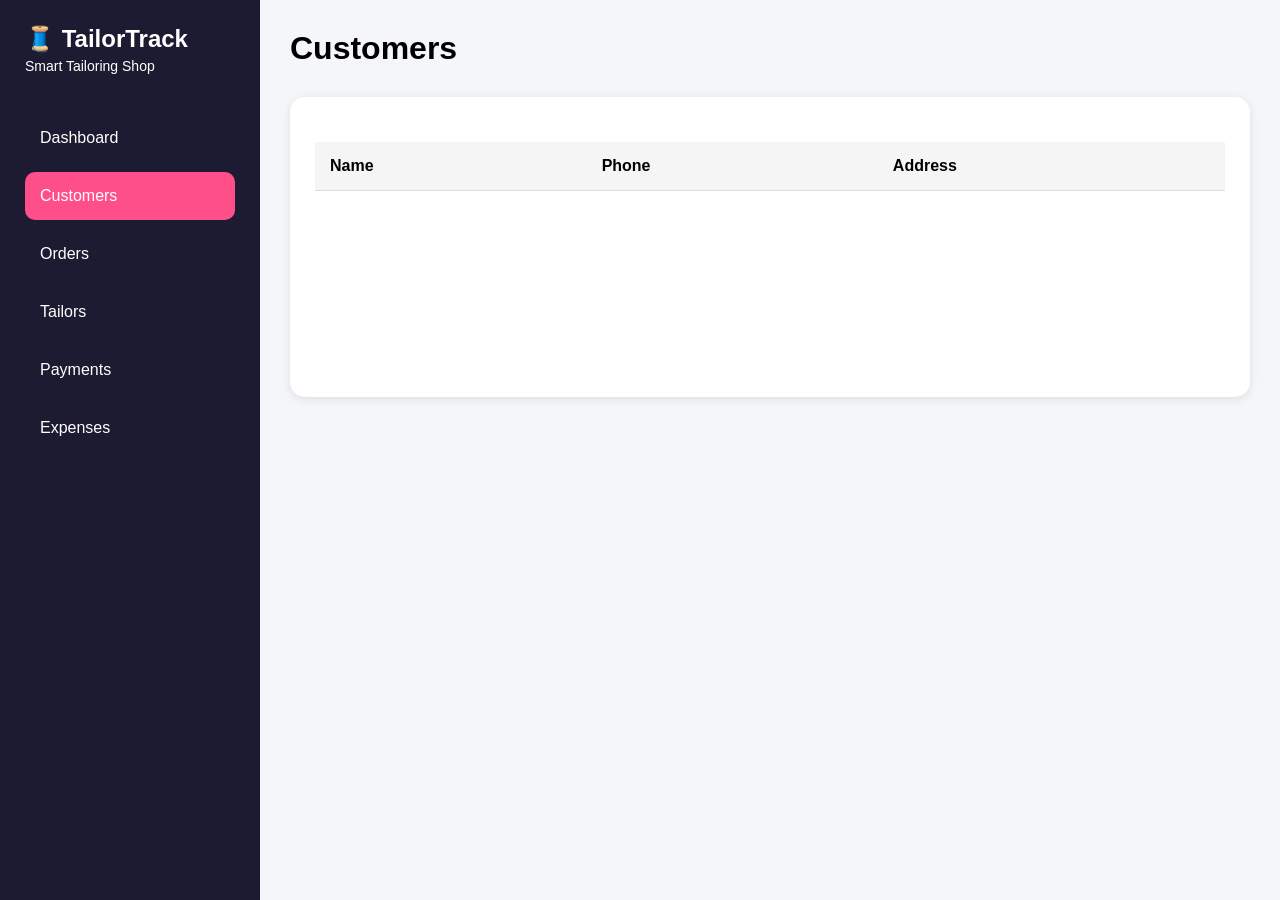
==== frontend/pages/customers.html @ b363b0a0 "Completed TailorTrack frontend pages" ====
<!DOCTYPE html>
<html lang="en">

<head>

<meta charset="UTF-8">

<meta name="viewport" content="width=device-width, initial-scale=1.0">

<title>Customers</title>

<link rel="stylesheet" href="../css/style.css">

</head>

<body>

<div class="container">

<aside class="sidebar">

<div class="logo">

<h2>🧵 TailorTrack</h2>

<p>Smart Tailoring Shop</p>

</div>

<ul>

<li>

<a href="../index.html">

Dashboard

</a>

</li>

<li class="active">

Customers

</li>

<li>

<a href="orders.html">

Orders

</a>

</li>

<li>

<a href="tailors.html">

Tailors

</a>

</li>

<li>

<a href="payments.html">

Payments

</a>

</li>

<li>

<a href="expenses.html">

Expenses

</a>

</li>

</ul>

</aside>

<main class="main-content">

<div class="top-bar">

<h1>Customers</h1>

</div>

<div class="box">

<table id="customers-table">

<thead>

<tr>

<th>Name</th>

<th>Phone</th>

<th>Address</th>

</tr>

</thead>

<tbody>

</tbody>

</table>

</div>

</main>

</div>

<script src="../js/api.js"></script>

<script src="../js/customers.js"></script>

</body>

</html>
---- frontend/css/style.css ----
*{
margin:0;
padding:0;
box-sizing:border-box;
}

body{

font-family:Arial,sans-serif;

background:#f4f6f9;
}

.container{

display:flex;

min-height:100vh;
}

.sidebar{

width:260px;

background:#1d1b31;

color:white;

padding:25px;
}

.logo p{

margin-top:5px;

margin-bottom:40px;

font-size:14px;
}

.sidebar ul{

list-style:none;
}

.sidebar li{

padding:15px;

margin-bottom:10px;

border-radius:10px;
}

.sidebar li.active{

background:#ff4f8b;
}

.sidebar a{

color:white;

text-decoration:none;
}

.main-content{

flex:1;

padding:30px;
}

.top-bar{

display:flex;

justify-content:space-between;

align-items:center;

margin-bottom:30px;
}

.cards{

display:grid;

grid-template-columns:repeat(4,1fr);

gap:20px;
}

.card{

background:white;

padding:25px;

border-radius:15px;

box-shadow:0 2px 10px rgba(0,0,0,0.1);
}

.card h2{

margin-top:15px;
}

.sections{

display:grid;

grid-template-columns:1fr 1fr;

gap:20px;

margin-top:30px;
}

.box{

background:white;

padding:25px;

min-height:300px;

border-radius:15px;

box-shadow:0 2px 10px rgba(0,0,0,0.1);
}

.box h2{

margin-bottom:20px;
}

.box ul{

list-style:none;
}

.box li{

padding:10px 0;

border-bottom:1px solid #eee;
}

.charts{

display:grid;

grid-template-columns:1fr 1fr;

gap:20px;

margin-top:30px;
}

canvas{

max-height:300px;
}
table{

width:100%;

border-collapse:collapse;

margin-top:20px;
}

th,td{

padding:15px;

border-bottom:1px solid #ddd;

text-align:left;
}

th{

background:#f5f5f5;
}
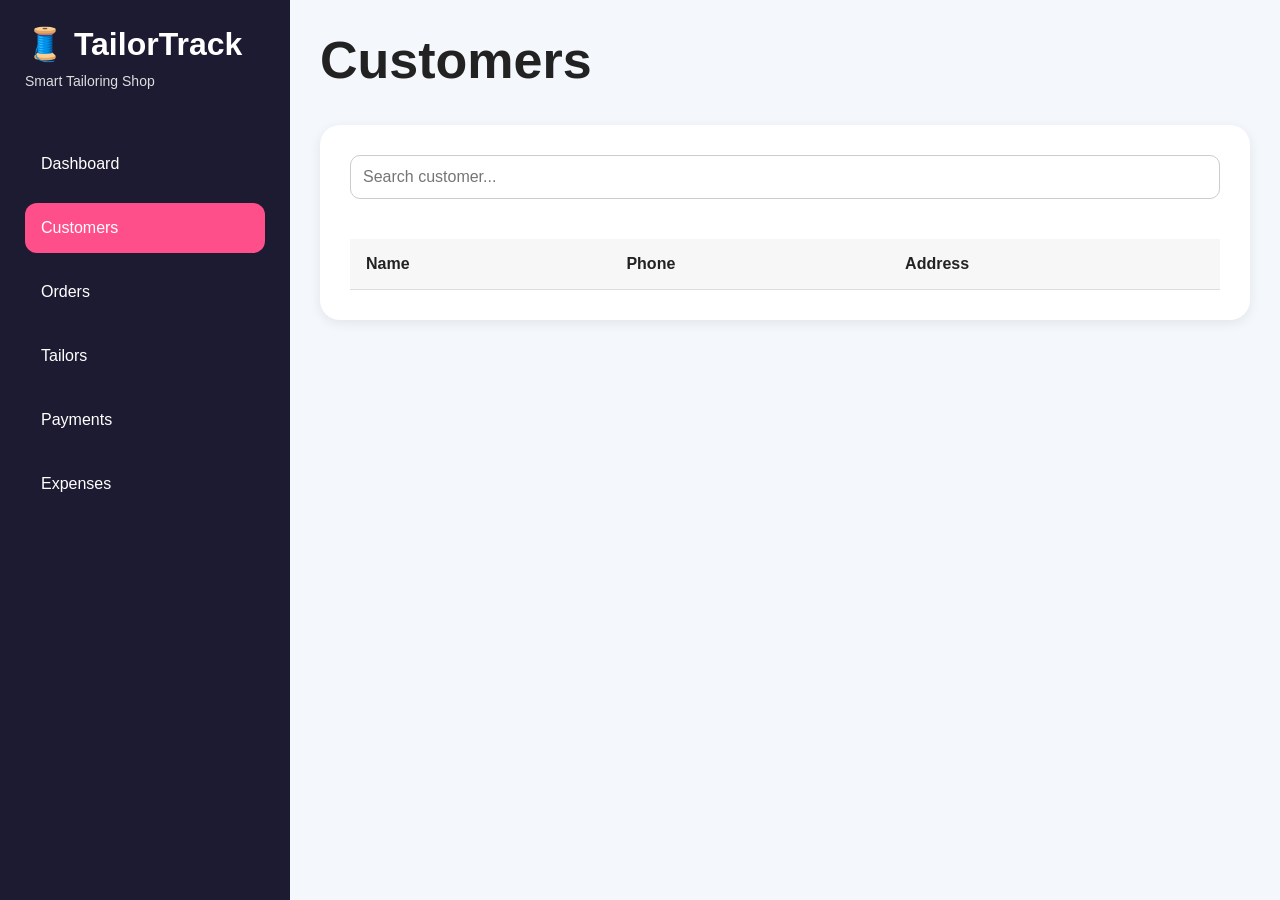
==== commit bbec42ef: "Built TailorTrack v1.0 full stack application" ====
--- a/frontend/pages/customers.html
+++ b/frontend/pages/customers.html
@@ -1,15 +1,18 @@
 <!DOCTYPE html>
+
 <html lang="en">
 
 <head>
 
 <meta charset="UTF-8">
 
-<meta name="viewport" content="width=device-width, initial-scale=1.0">
+<meta name="viewport"
+content="width=device-width, initial-scale=1.0">
 
 <title>Customers</title>
 
-<link rel="stylesheet" href="../css/style.css">
+<link rel="stylesheet"
+href="../css/style.css">
 
 </head>
 
@@ -89,6 +92,8 @@
 
 </aside>
 
+
+
 <main class="main-content">
 
 <div class="top-bar">
@@ -97,7 +102,35 @@
 
 </div>
 
+
+
 <div class="box">
+
+<input
+
+id="customer-search"
+
+type="text"
+
+placeholder="Search customer..."
+
+style="
+
+width:100%;
+
+padding:12px;
+
+margin-bottom:20px;
+
+border-radius:10px;
+
+border:1px solid #ccc;
+
+font-size:16px;
+
+">
+
+
 
 <table id="customers-table">
 
@@ -115,6 +148,8 @@
 
 </thead>
 
+
+
 <tbody>
 
 </tbody>
@@ -127,6 +162,8 @@
 
 </div>
 
+
+
 <script src="../js/api.js"></script>
 
 <script src="../js/customers.js"></script>
--- a/frontend/css/style.css
+++ b/frontend/css/style.css
@@ -6,9 +6,11 @@
 
 body{
 
-font-family:Arial,sans-serif;
-
-background:#f4f6f9;
+font-family:'Segoe UI',sans-serif;
+
+background:#f4f7fc;
+
+color:#222;
 }
 
 .container{
@@ -20,7 +22,7 @@
 
 .sidebar{
 
-width:260px;
+width:290px;
 
 background:#1d1b31;
 
@@ -29,13 +31,23 @@
 padding:25px;
 }
 
+.logo{
+
+margin-bottom:50px;
+}
+
+.logo h2{
+
+font-size:32px;
+
+margin-bottom:10px;
+}
+
 .logo p{
 
-margin-top:5px;
-
-margin-bottom:40px;
-
 font-size:14px;
+
+opacity:0.85;
 }
 
 .sidebar ul{
@@ -45,11 +57,13 @@
 
 .sidebar li{
 
-padding:15px;
-
-margin-bottom:10px;
-
-border-radius:10px;
+padding:16px;
+
+margin-bottom:14px;
+
+border-radius:12px;
+
+transition:0.3s;
 }
 
 .sidebar li.active{
@@ -57,11 +71,18 @@
 background:#ff4f8b;
 }
 
+.sidebar li:hover{
+
+background:#34304f;
+}
+
 .sidebar a{
 
+text-decoration:none;
+
 color:white;
 
-text-decoration:none;
+display:block;
 }
 
 .main-content{
@@ -79,7 +100,12 @@
 
 align-items:center;
 
-margin-bottom:30px;
+margin-bottom:35px;
+}
+
+.top-bar h1{
+
+font-size:52px;
 }
 
 .cards{
@@ -89,22 +115,38 @@
 grid-template-columns:repeat(4,1fr);
 
 gap:20px;
+
+margin-bottom:35px;
 }
 
 .card{
 
 background:white;
 
-padding:25px;
-
-border-radius:15px;
-
-box-shadow:0 2px 10px rgba(0,0,0,0.1);
+padding:30px;
+
+border-radius:20px;
+
+box-shadow:0 3px 12px rgba(0,0,0,0.08);
+
+transition:0.3s;
+}
+
+.card:hover{
+
+transform:translateY(-5px);
+}
+
+.card h3{
+
+font-size:18px;
+
+margin-bottom:20px;
 }
 
 .card h2{
 
-margin-top:15px;
+font-size:36px;
 }
 
 .sections{
@@ -115,25 +157,32 @@
 
 gap:20px;
 
-margin-top:30px;
+margin-bottom:35px;
 }
 
 .box{
 
 background:white;
 
-padding:25px;
-
-min-height:300px;
-
-border-radius:15px;
-
-box-shadow:0 2px 10px rgba(0,0,0,0.1);
+padding:30px;
+
+border-radius:20px;
+
+box-shadow:0 3px 12px rgba(0,0,0,0.08);
+
+transition:0.3s;
+}
+
+.box:hover{
+
+transform:translateY(-5px);
 }
 
 .box h2{
 
-margin-bottom:20px;
+margin-bottom:25px;
+
+font-size:24px;
 }
 
 .box ul{
@@ -143,26 +192,11 @@
 
 .box li{
 
-padding:10px 0;
-
-border-bottom:1px solid #eee;
-}
-
-.charts{
-
-display:grid;
-
-grid-template-columns:1fr 1fr;
-
-gap:20px;
-
-margin-top:30px;
-}
-
-canvas{
-
-max-height:300px;
-}
+padding:12px 0;
+
+border-bottom:1px solid #e6e6e6;
+}
+
 table{
 
 width:100%;
@@ -172,16 +206,94 @@
 margin-top:20px;
 }
 
+th{
+
+background:#f7f7f7;
+
+font-weight:600;
+}
+
 th,td{
 
-padding:15px;
+padding:16px;
+
+text-align:left;
 
 border-bottom:1px solid #ddd;
-
-text-align:left;
-}
-
-th{
-
-background:#f5f5f5;
+}
+
+table tr:hover{
+
+background:#fafafa;
+}
+
+input{
+
+font-size:16px;
+}
+
+footer{
+
+margin-top:40px;
+
+text-align:center;
+
+font-size:20px;
+
+color:gray;
+}
+
+
+/* Mobile Responsive */
+
+@media(max-width:768px){
+
+.container{
+
+flex-direction:column;
+}
+
+.sidebar{
+
+width:100%;
+
+padding:20px;
+}
+
+.main-content{
+
+padding:20px;
+}
+
+.top-bar{
+
+flex-direction:column;
+
+align-items:flex-start;
+
+gap:10px;
+}
+
+.top-bar h1{
+
+font-size:38px;
+}
+
+.cards{
+
+grid-template-columns:1fr;
+}
+
+.sections{
+
+grid-template-columns:1fr;
+}
+
+table{
+
+display:block;
+
+overflow-x:auto;
+}
+
 }
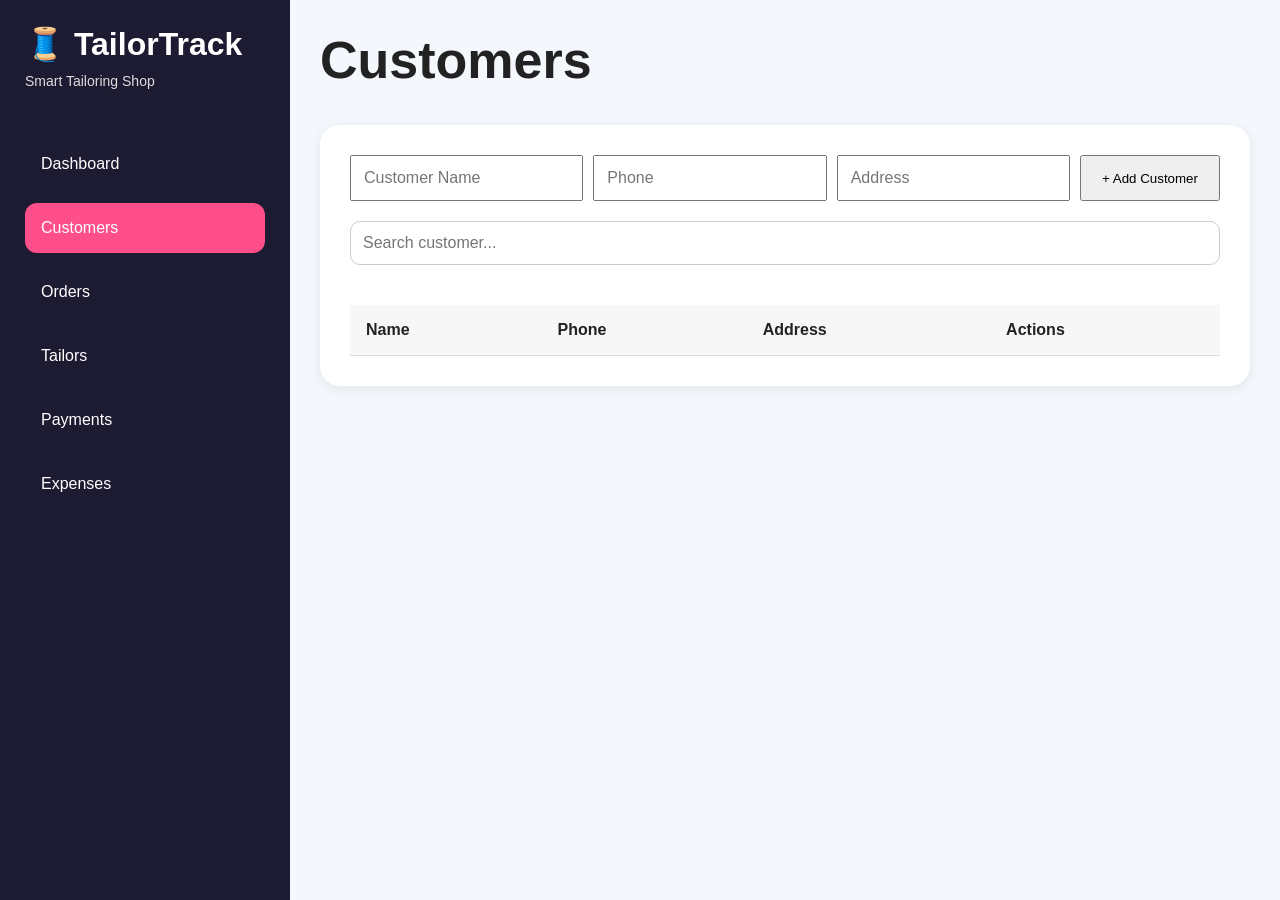
==== commit af311965: "Added customer CRUD" ====
--- a/frontend/pages/customers.html
+++ b/frontend/pages/customers.html
@@ -6,13 +6,11 @@
 
 <meta charset="UTF-8">
 
-<meta name="viewport"
-content="width=device-width, initial-scale=1.0">
+<meta name="viewport" content="width=device-width, initial-scale=1.0">
 
 <title>Customers</title>
 
-<link rel="stylesheet"
-href="../css/style.css">
+<link rel="stylesheet" href="../css/style.css">
 
 </head>
 
@@ -106,6 +104,70 @@
 
 <div class="box">
 
+<!-- Add Customer Section -->
+
+<div style="display:flex;gap:10px;flex-wrap:wrap;margin-bottom:20px;">
+
+<input
+
+id="customer-name"
+
+type="text"
+
+placeholder="Customer Name"
+
+style="padding:12px;flex:1;min-width:180px;"
+
+>
+
+
+
+<input
+
+id="customer-phone"
+
+type="text"
+
+placeholder="Phone"
+
+style="padding:12px;flex:1;min-width:180px;"
+
+>
+
+
+
+<input
+
+id="customer-address"
+
+type="text"
+
+placeholder="Address"
+
+style="padding:12px;flex:1;min-width:180px;"
+
+>
+
+
+
+<button
+
+id="add-customer-btn"
+
+style="padding:12px 20px;cursor:pointer;"
+
+>
+
++ Add Customer
+
+</button>
+
+</div>
+
+
+
+<!-- Search -->
+
 <input
 
 id="customer-search"
@@ -132,6 +194,8 @@
 
 
 
+<!-- Table -->
+
 <table id="customers-table">
 
 <thead>
@@ -144,6 +208,8 @@
 
 <th>Address</th>
 
+<th>Actions</th>
+
 </tr>
 
 </thead>
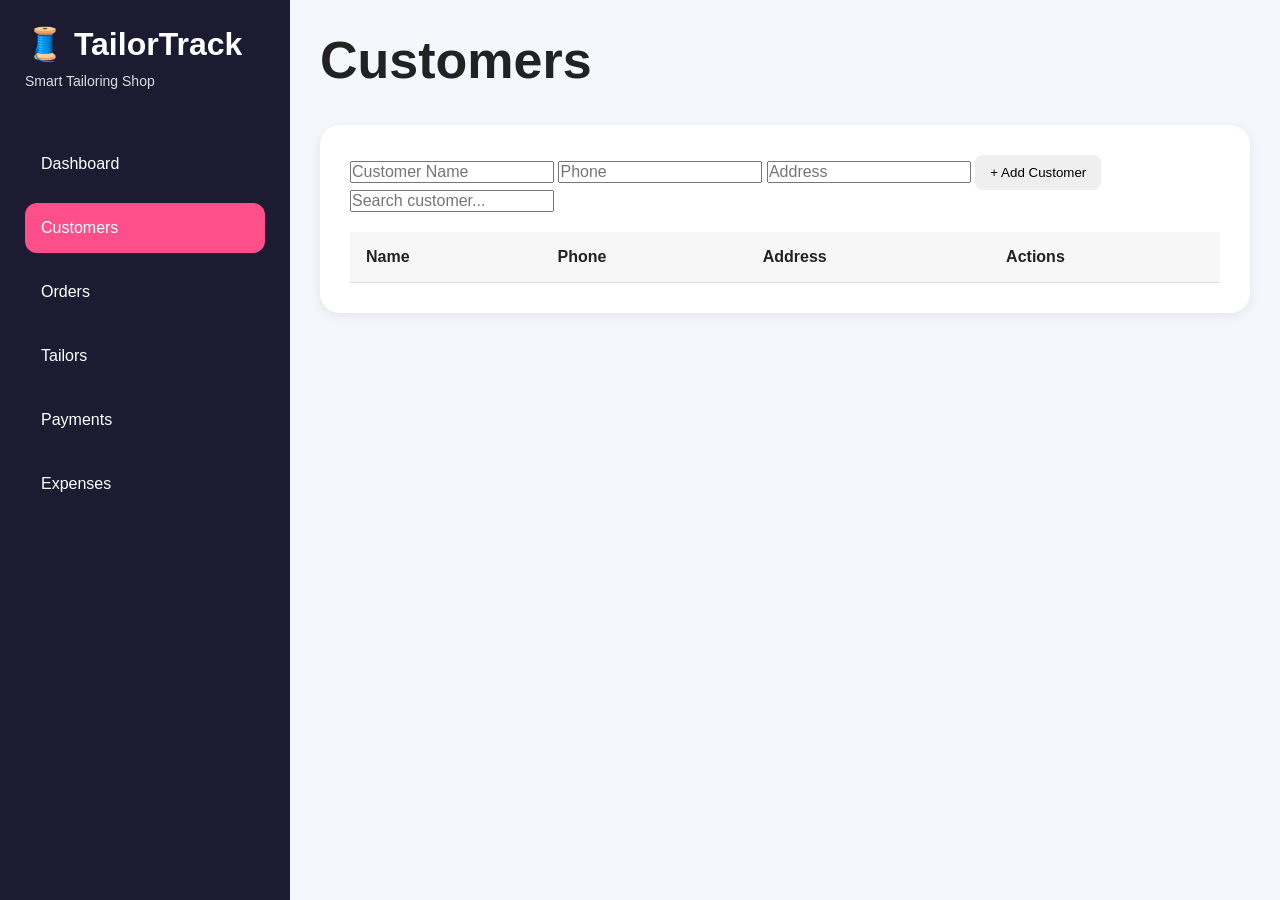
==== commit 9a535380: "Completed customer CRUD" ====
--- a/frontend/pages/customers.html
+++ b/frontend/pages/customers.html
@@ -42,8 +42,12 @@
 
 <li class="active">
 
+<a href="customers.html">
+
 Customers
 
+</a>
+
 </li>
 
 <li>
@@ -104,9 +108,9 @@
 
 <div class="box">
 
-<!-- Add Customer Section -->
-
-<div style="display:flex;gap:10px;flex-wrap:wrap;margin-bottom:20px;">
+
+
+<div class="customer-form">
 
 <input
 
@@ -116,8 +120,6 @@
 
 placeholder="Customer Name"
 
-style="padding:12px;flex:1;min-width:180px;"
-
 >
 
 
@@ -130,8 +132,6 @@
 
 placeholder="Phone"
 
-style="padding:12px;flex:1;min-width:180px;"
-
 >
 
 
@@ -144,8 +144,6 @@
 
 placeholder="Address"
 
-style="padding:12px;flex:1;min-width:180px;"
-
 >
 
 
@@ -154,8 +152,6 @@
 
 id="add-customer-btn"
 
-style="padding:12px 20px;cursor:pointer;"
-
 >
 
 + Add Customer
@@ -166,8 +162,6 @@
 
 
 
-<!-- Search -->
-
 <input
 
 id="customer-search"
@@ -176,25 +170,11 @@
 
 placeholder="Search customer..."
 
-style="
-
-width:100%;
-
-padding:12px;
-
-margin-bottom:20px;
-
-border-radius:10px;
-
-border:1px solid #ccc;
-
-font-size:16px;
-
-">
-
-
-
-<!-- Table -->
+class="search-box"
+
+>
+
+
 
 <table id="customers-table">
 
@@ -214,14 +194,14 @@
 
 </thead>
 
-
-
 <tbody>
 
 </tbody>
 
 </table>
 
+
+
 </div>
 
 </main>
--- a/frontend/css/style.css
+++ b/frontend/css/style.css
@@ -296,4 +296,44 @@
 overflow-x:auto;
 }
 
+}
+button{
+
+    padding:10px 15px;
+
+    border:none;
+
+    border-radius:8px;
+
+    cursor:pointer;
+
+}
+
+
+.edit-btn{
+
+    background:#4f46e5;
+
+    color:white;
+
+    margin-right:10px;
+
+}
+
+
+.delete-btn{
+
+    background:#ef4444;
+
+    color:white;
+
+}
+
+
+.edit-btn:hover,
+
+.delete-btn:hover{
+
+    opacity:0.9;
+
 }
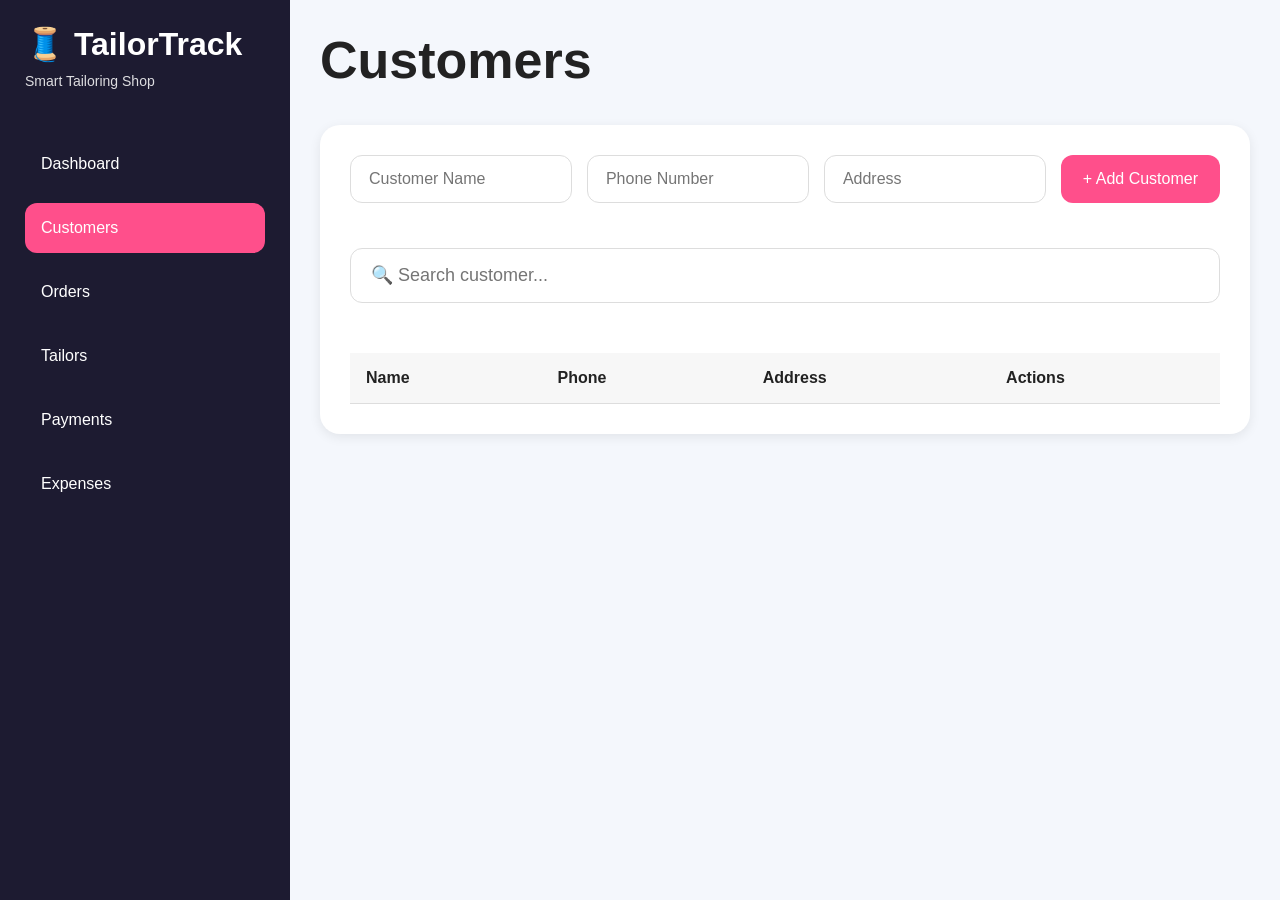
==== commit b4903082: "Customer CRUD UI completed" ====
--- a/frontend/pages/customers.html
+++ b/frontend/pages/customers.html
@@ -108,8 +108,6 @@
 
 <div class="box">
 
-
-
 <div class="customer-form">
 
 <input
@@ -130,7 +128,7 @@
 
 type="text"
 
-placeholder="Phone"
+placeholder="Phone Number"
 
 >
 
@@ -168,7 +166,7 @@
 
 type="text"
 
-placeholder="Search customer..."
+placeholder="🔍 Search customer..."
 
 class="search-box"
 
--- a/frontend/css/style.css
+++ b/frontend/css/style.css
@@ -336,4 +336,133 @@
 
     opacity:0.9;
 
+}
+/* CUSTOMER PAGE */
+
+.customer-form{
+
+    display:flex;
+
+    gap:15px;
+
+    flex-wrap:wrap;
+
+    margin-bottom:25px;
+}
+
+.customer-form input{
+
+    flex:1;
+
+    min-width:200px;
+
+    padding:14px 18px;
+
+    border:1px solid #ddd;
+
+    border-radius:12px;
+
+    font-size:16px;
+
+    outline:none;
+}
+
+
+.customer-form input:focus{
+
+    border:2px solid #ff4f8b;
+}
+
+
+#add-customer-btn{
+
+    background:#ff4f8b;
+
+    color:white;
+
+    border:none;
+
+    padding:14px 22px;
+
+    border-radius:12px;
+
+    cursor:pointer;
+
+    font-size:16px;
+}
+
+
+#add-customer-btn:hover{
+
+    opacity:0.9;
+}
+
+
+.search-box{
+
+    width:100%;
+
+    height:55px;
+
+    padding:0 20px;
+
+    margin:20px 0 30px 0;
+
+    border:1px solid #ddd;
+
+    border-radius:12px;
+
+    font-size:18px;
+
+    outline:none;
+
+    background:white;
+}
+
+
+.search-box:focus{
+
+    border:2px solid #ff4f8b;
+}
+
+
+.edit-btn{
+
+    background:#4f46e5;
+
+    color:white;
+
+    border:none;
+
+    padding:10px 18px;
+
+    border-radius:10px;
+
+    cursor:pointer;
+
+    margin-right:10px;
+}
+
+
+.delete-btn{
+
+    background:#ef4444;
+
+    color:white;
+
+    border:none;
+
+    padding:10px 18px;
+
+    border-radius:10px;
+
+    cursor:pointer;
+}
+
+
+.edit-btn:hover,
+
+.delete-btn:hover{
+
+    opacity:0.9;
 }
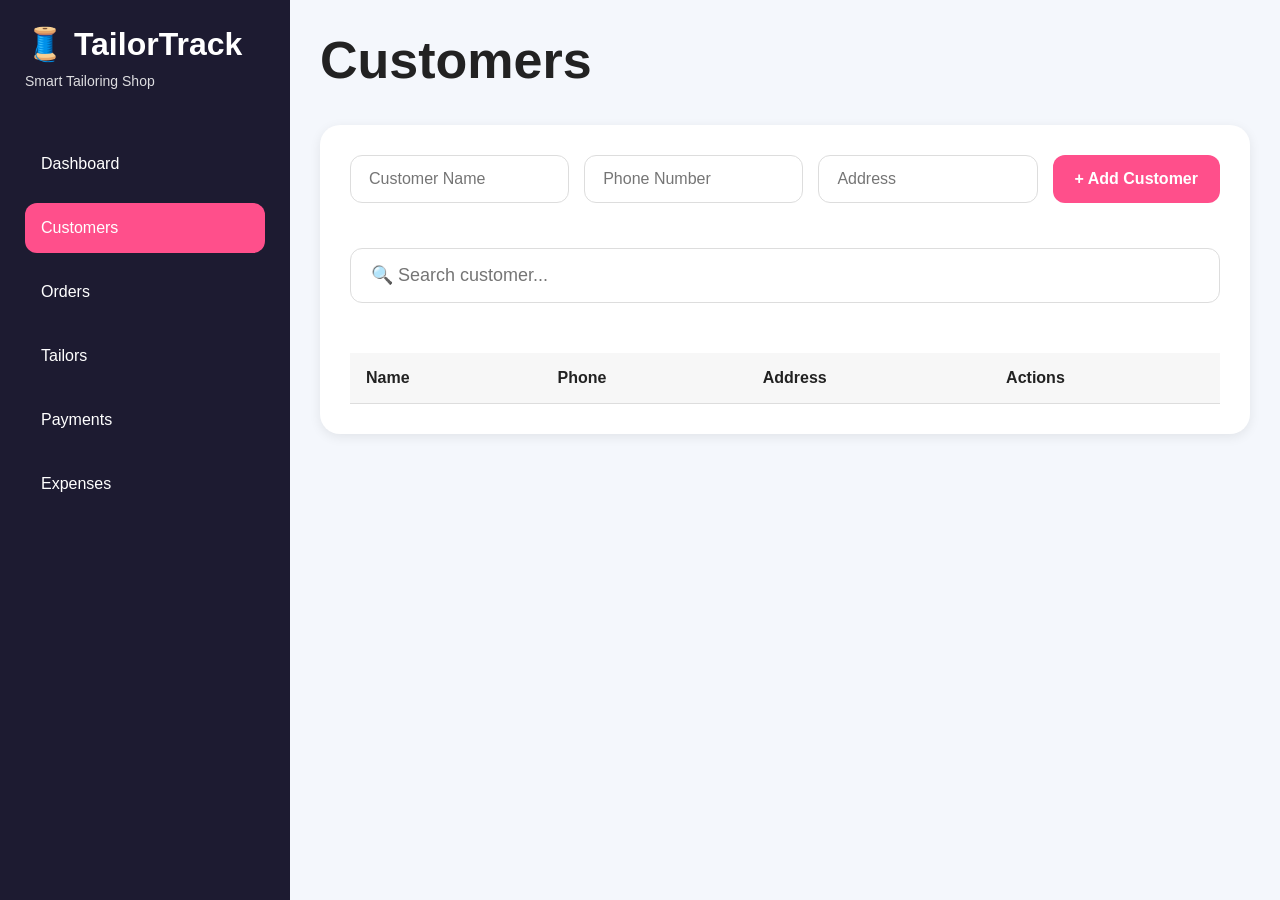
==== commit 3b523ca2: "Reusable add button" ====
--- a/frontend/pages/customers.html
+++ b/frontend/pages/customers.html
@@ -150,6 +150,8 @@
 
 id="add-customer-btn"
 
+class="add-btn"
+
 >
 
 + Add Customer
--- a/frontend/css/style.css
+++ b/frontend/css/style.css
@@ -374,7 +374,7 @@
 }
 
 
-#add-customer-btn{
+.add-btn{
 
     background:#ff4f8b;
 
@@ -389,12 +389,17 @@
     cursor:pointer;
 
     font-size:16px;
-}
-
-
-#add-customer-btn:hover{
+
+    font-weight:600;
+
+    transition:0.2s;
+}
+
+.add-btn:hover{
 
     opacity:0.9;
+
+    transform:translateY(-2px);
 }
 
 
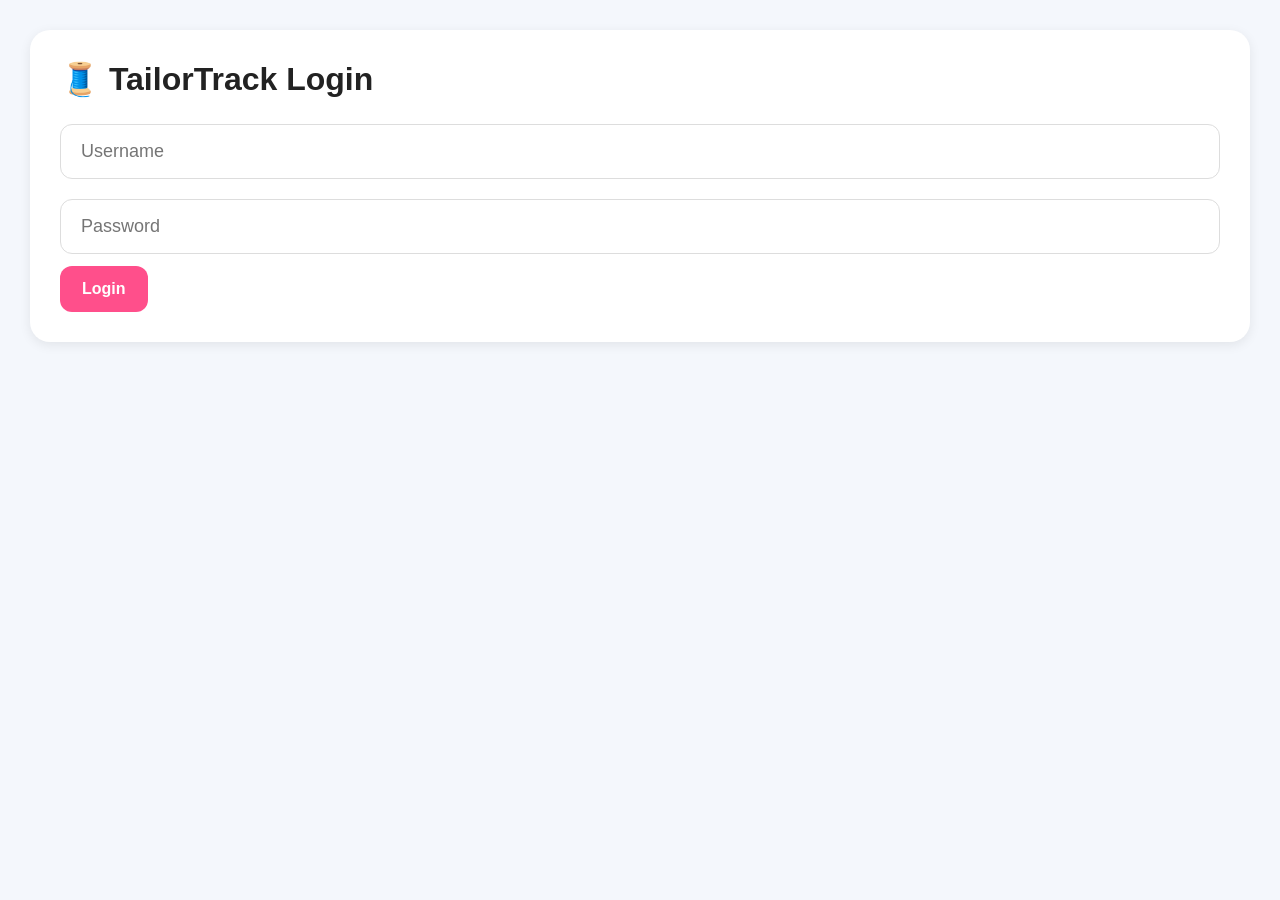
==== commit 0149d2d0: "Completed TailorTrack Version 1 with authentication" ====
--- a/frontend/pages/customers.html
+++ b/frontend/pages/customers.html
@@ -16,6 +16,26 @@
 
 <body>
 
+<script>
+
+if(
+
+localStorage.getItem(
+
+"isLoggedIn"
+
+)!=="true"
+
+){
+
+window.location.href=
+
+"../login.html";
+
+}
+
+</script>
+
 <div class="container">
 
 <aside class="sidebar">
--- a/frontend/css/style.css
+++ b/frontend/css/style.css
@@ -11,6 +11,7 @@
 background:#f4f7fc;
 
 color:#222;
+
 }
 
 .container{
@@ -18,7 +19,11 @@
 display:flex;
 
 min-height:100vh;
-}
+
+}
+
+
+/* SIDEBAR */
 
 .sidebar{
 
@@ -29,11 +34,13 @@
 color:white;
 
 padding:25px;
+
 }
 
 .logo{
 
 margin-bottom:50px;
+
 }
 
 .logo h2{
@@ -41,6 +48,7 @@
 font-size:32px;
 
 margin-bottom:10px;
+
 }
 
 .logo p{
@@ -48,11 +56,13 @@
 font-size:14px;
 
 opacity:0.85;
+
 }
 
 .sidebar ul{
 
 list-style:none;
+
 }
 
 .sidebar li{
@@ -64,16 +74,19 @@
 border-radius:12px;
 
 transition:0.3s;
+
 }
 
 .sidebar li.active{
 
 background:#ff4f8b;
+
 }
 
 .sidebar li:hover{
 
 background:#34304f;
+
 }
 
 .sidebar a{
@@ -83,13 +96,18 @@
 color:white;
 
 display:block;
-}
+
+}
+
+
+/* MAIN CONTENT */
 
 .main-content{
 
 flex:1;
 
 padding:30px;
+
 }
 
 .top-bar{
@@ -101,12 +119,17 @@
 align-items:center;
 
 margin-bottom:35px;
+
 }
 
 .top-bar h1{
 
 font-size:52px;
-}
+
+}
+
+
+/* DASHBOARD */
 
 .cards{
 
@@ -117,6 +140,7 @@
 gap:20px;
 
 margin-bottom:35px;
+
 }
 
 .card{
@@ -130,11 +154,13 @@
 box-shadow:0 3px 12px rgba(0,0,0,0.08);
 
 transition:0.3s;
+
 }
 
 .card:hover{
 
 transform:translateY(-5px);
+
 }
 
 .card h3{
@@ -142,11 +168,13 @@
 font-size:18px;
 
 margin-bottom:20px;
+
 }
 
 .card h2{
 
 font-size:36px;
+
 }
 
 .sections{
@@ -158,7 +186,11 @@
 gap:20px;
 
 margin-bottom:35px;
-}
+
+}
+
+
+/* COMMON BOX */
 
 .box{
 
@@ -170,12 +202,6 @@
 
 box-shadow:0 3px 12px rgba(0,0,0,0.08);
 
-transition:0.3s;
-}
-
-.box:hover{
-
-transform:translateY(-5px);
 }
 
 .box h2{
@@ -183,11 +209,13 @@
 margin-bottom:25px;
 
 font-size:24px;
+
 }
 
 .box ul{
 
 list-style:none;
+
 }
 
 .box li{
@@ -195,7 +223,11 @@
 padding:12px 0;
 
 border-bottom:1px solid #e6e6e6;
-}
+
+}
+
+
+/* TABLE */
 
 table{
 
@@ -204,6 +236,7 @@
 border-collapse:collapse;
 
 margin-top:20px;
+
 }
 
 th{
@@ -211,26 +244,287 @@
 background:#f7f7f7;
 
 font-weight:600;
-}
-
-th,td{
+
+}
+
+th,
+td{
 
 padding:16px;
 
 text-align:left;
 
 border-bottom:1px solid #ddd;
+
 }
 
 table tr:hover{
 
 background:#fafafa;
-}
-
-input{
+
+}
+
+
+/* FORM SECTION */
+
+.customer-form{
+
+display:flex;
+
+gap:15px;
+
+flex-wrap:wrap;
+
+margin-bottom:10px;
+
+}
+
+.customer-form input,
+
+.customer-form select{
+
+flex:1;
+
+min-width:180px;
+
+padding:14px 18px;
+
+border:1px solid #ddd;
+
+border-radius:12px;
 
 font-size:16px;
-}
+
+outline:none;
+
+background:white;
+
+}
+
+.customer-form textarea{
+
+flex:1;
+
+min-width:250px;
+
+padding:14px 18px;
+
+border:1px solid #ddd;
+
+border-radius:12px;
+
+font-size:16px;
+
+outline:none;
+
+background:white;
+
+resize:vertical;
+
+min-height:55px;
+
+font-family:'Segoe UI',sans-serif;
+
+}
+
+.customer-form input:focus,
+
+.customer-form select:focus,
+
+.customer-form textarea:focus{
+
+border:2px solid #ff4f8b;
+
+}
+
+
+/* ADD BUTTON */
+
+.add-btn{
+
+background:#ff4f8b;
+
+color:white;
+
+border:none;
+
+padding:14px 22px;
+
+border-radius:12px;
+
+cursor:pointer;
+
+font-size:16px;
+
+font-weight:600;
+
+transition:0.2s;
+
+}
+
+.add-btn:hover{
+
+opacity:0.9;
+
+transform:translateY(-2px);
+
+}
+
+
+/* SEARCH BOX */
+
+.search-box{
+
+width:100%;
+
+height:55px;
+
+padding:0 20px;
+
+margin:8px 0 12px 0;
+
+border:1px solid #ddd;
+
+border-radius:12px;
+
+font-size:18px;
+
+outline:none;
+
+background:white;
+
+}
+
+.search-box:focus{
+
+border:2px solid #ff4f8b;
+
+}
+
+
+/* BUTTONS */
+
+button{
+
+padding:10px 15px;
+
+border:none;
+
+border-radius:8px;
+
+cursor:pointer;
+
+}
+
+.edit-btn{
+
+background:#4f46e5;
+
+color:white;
+
+padding:10px 18px;
+
+border-radius:10px;
+
+}
+
+.delete-btn{
+
+background:#ef4444;
+
+color:white;
+
+padding:10px 18px;
+
+border-radius:10px;
+
+}
+
+.edit-btn:hover,
+
+.delete-btn:hover{
+
+opacity:0.9;
+
+}
+
+.action-buttons{
+
+display:flex;
+
+gap:10px;
+
+align-items:center;
+
+}
+
+
+/* ORDERS PAGE */
+
+.date-field{
+
+flex:1;
+
+min-width:180px;
+
+display:flex;
+
+flex-direction:column;
+
+gap:8px;
+
+}
+
+.date-field label{
+
+font-size:14px;
+
+font-weight:600;
+
+color:#555;
+
+padding-left:4px;
+
+}
+
+.status-select{
+
+width:140px;
+
+padding:10px;
+
+border:1px solid #ddd;
+
+border-radius:10px;
+
+font-size:16px;
+
+background:white;
+
+}
+
+.date-column{
+
+white-space:nowrap;
+
+}
+
+.status-badge{
+
+padding:8px 12px;
+
+border-radius:20px;
+
+font-size:14px;
+
+font-weight:600;
+
+display:inline-block;
+
+}
+
+
+/* FOOTER */
 
 footer{
 
@@ -241,16 +535,18 @@
 font-size:20px;
 
 color:gray;
-}
-
-
-/* Mobile Responsive */
+
+}
+
+
+/* MOBILE */
 
 @media(max-width:768px){
 
 .container{
 
 flex-direction:column;
+
 }
 
 .sidebar{
@@ -258,11 +554,13 @@
 width:100%;
 
 padding:20px;
+
 }
 
 .main-content{
 
 padding:20px;
+
 }
 
 .top-bar{
@@ -272,21 +570,25 @@
 align-items:flex-start;
 
 gap:10px;
+
 }
 
 .top-bar h1{
 
 font-size:38px;
+
 }
 
 .cards{
 
 grid-template-columns:1fr;
+
 }
 
 .sections{
 
 grid-template-columns:1fr;
+
 }
 
 table{
@@ -294,180 +596,13 @@
 display:block;
 
 overflow-x:auto;
-}
-
-}
-button{
-
-    padding:10px 15px;
-
-    border:none;
-
-    border-radius:8px;
-
-    cursor:pointer;
-
-}
-
-
-.edit-btn{
-
-    background:#4f46e5;
-
-    color:white;
-
-    margin-right:10px;
-
-}
-
-
-.delete-btn{
-
-    background:#ef4444;
-
-    color:white;
-
-}
-
-
-.edit-btn:hover,
-
-.delete-btn:hover{
-
-    opacity:0.9;
-
-}
-/* CUSTOMER PAGE */
+
+}
 
 .customer-form{
 
-    display:flex;
-
-    gap:15px;
-
-    flex-wrap:wrap;
-
-    margin-bottom:25px;
-}
-
-.customer-form input{
-
-    flex:1;
-
-    min-width:200px;
-
-    padding:14px 18px;
-
-    border:1px solid #ddd;
-
-    border-radius:12px;
-
-    font-size:16px;
-
-    outline:none;
-}
-
-
-.customer-form input:focus{
-
-    border:2px solid #ff4f8b;
-}
-
-
-.add-btn{
-
-    background:#ff4f8b;
-
-    color:white;
-
-    border:none;
-
-    padding:14px 22px;
-
-    border-radius:12px;
-
-    cursor:pointer;
-
-    font-size:16px;
-
-    font-weight:600;
-
-    transition:0.2s;
-}
-
-.add-btn:hover{
-
-    opacity:0.9;
-
-    transform:translateY(-2px);
-}
-
-
-.search-box{
-
-    width:100%;
-
-    height:55px;
-
-    padding:0 20px;
-
-    margin:20px 0 30px 0;
-
-    border:1px solid #ddd;
-
-    border-radius:12px;
-
-    font-size:18px;
-
-    outline:none;
-
-    background:white;
-}
-
-
-.search-box:focus{
-
-    border:2px solid #ff4f8b;
-}
-
-
-.edit-btn{
-
-    background:#4f46e5;
-
-    color:white;
-
-    border:none;
-
-    padding:10px 18px;
-
-    border-radius:10px;
-
-    cursor:pointer;
-
-    margin-right:10px;
-}
-
-
-.delete-btn{
-
-    background:#ef4444;
-
-    color:white;
-
-    border:none;
-
-    padding:10px 18px;
-
-    border-radius:10px;
-
-    cursor:pointer;
-}
-
-
-.edit-btn:hover,
-
-.delete-btn:hover{
-
-    opacity:0.9;
+flex-direction:column;
+
+}
+
 }
